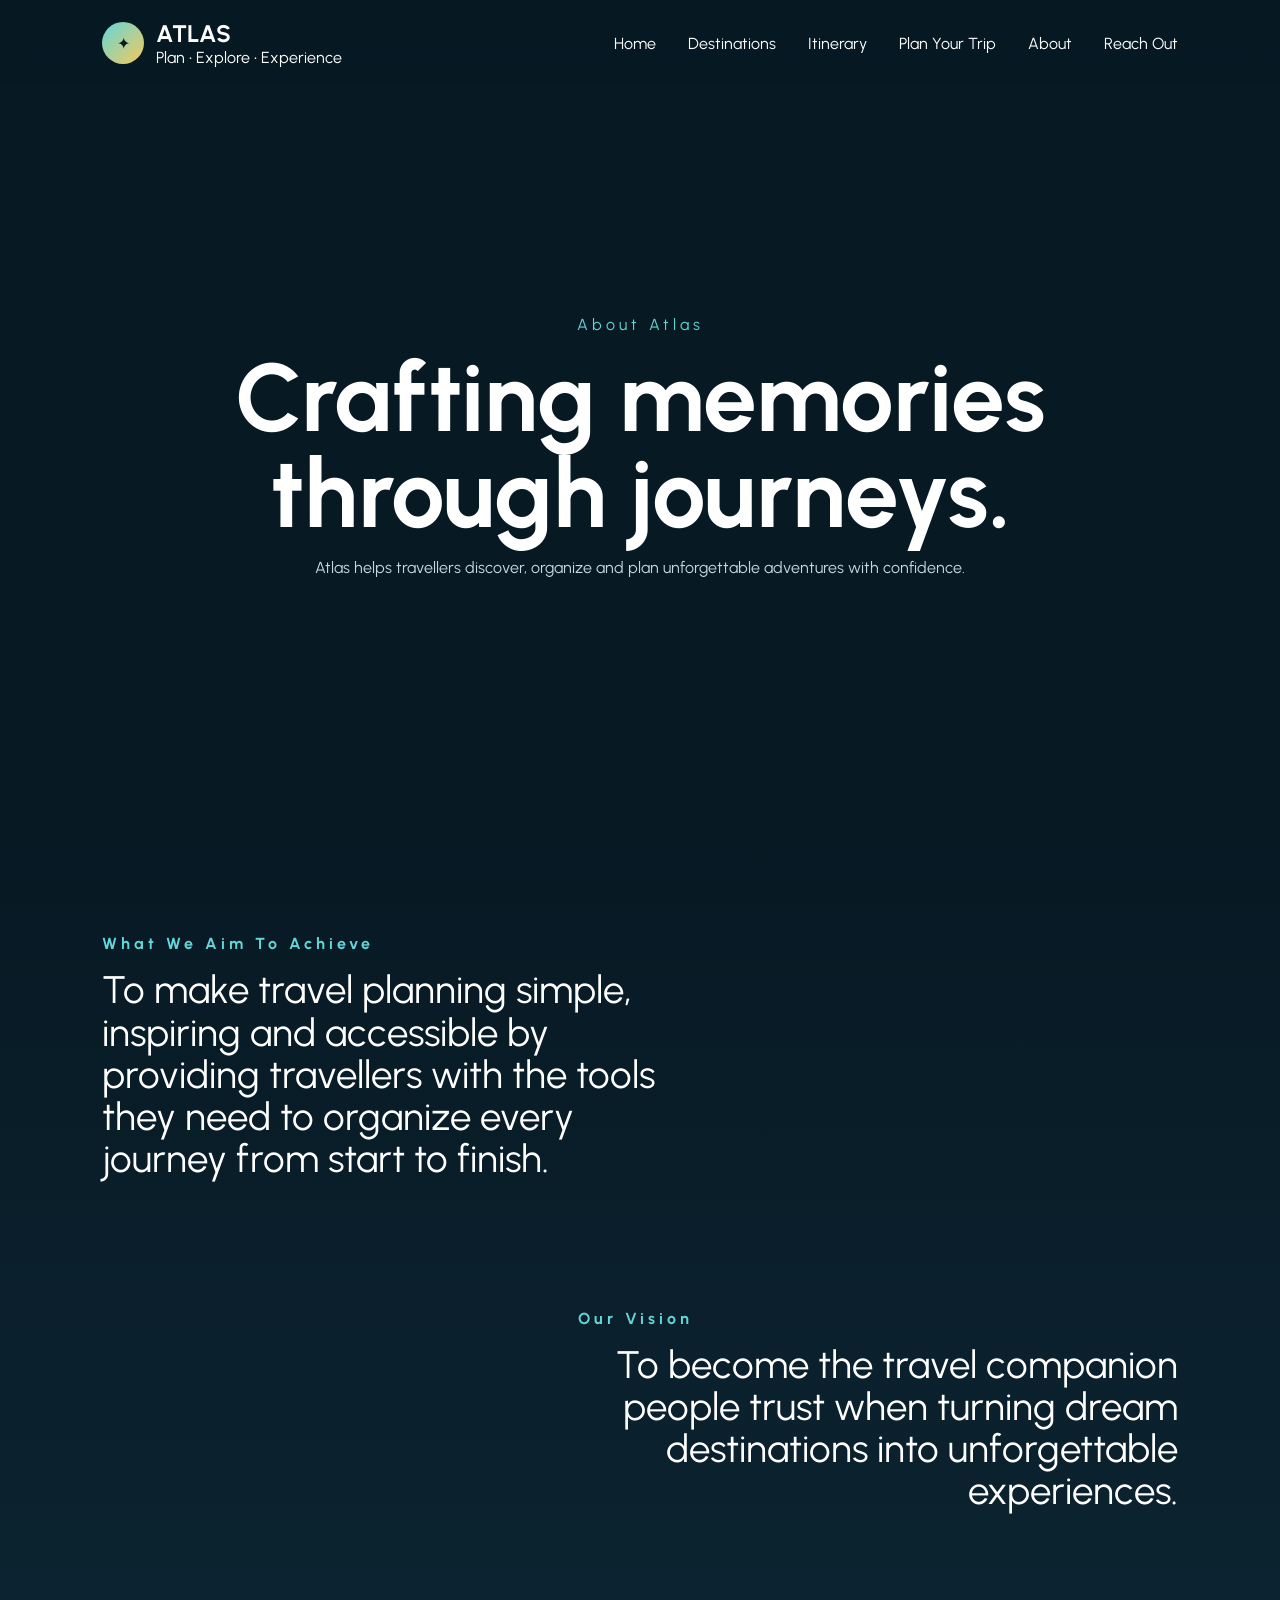
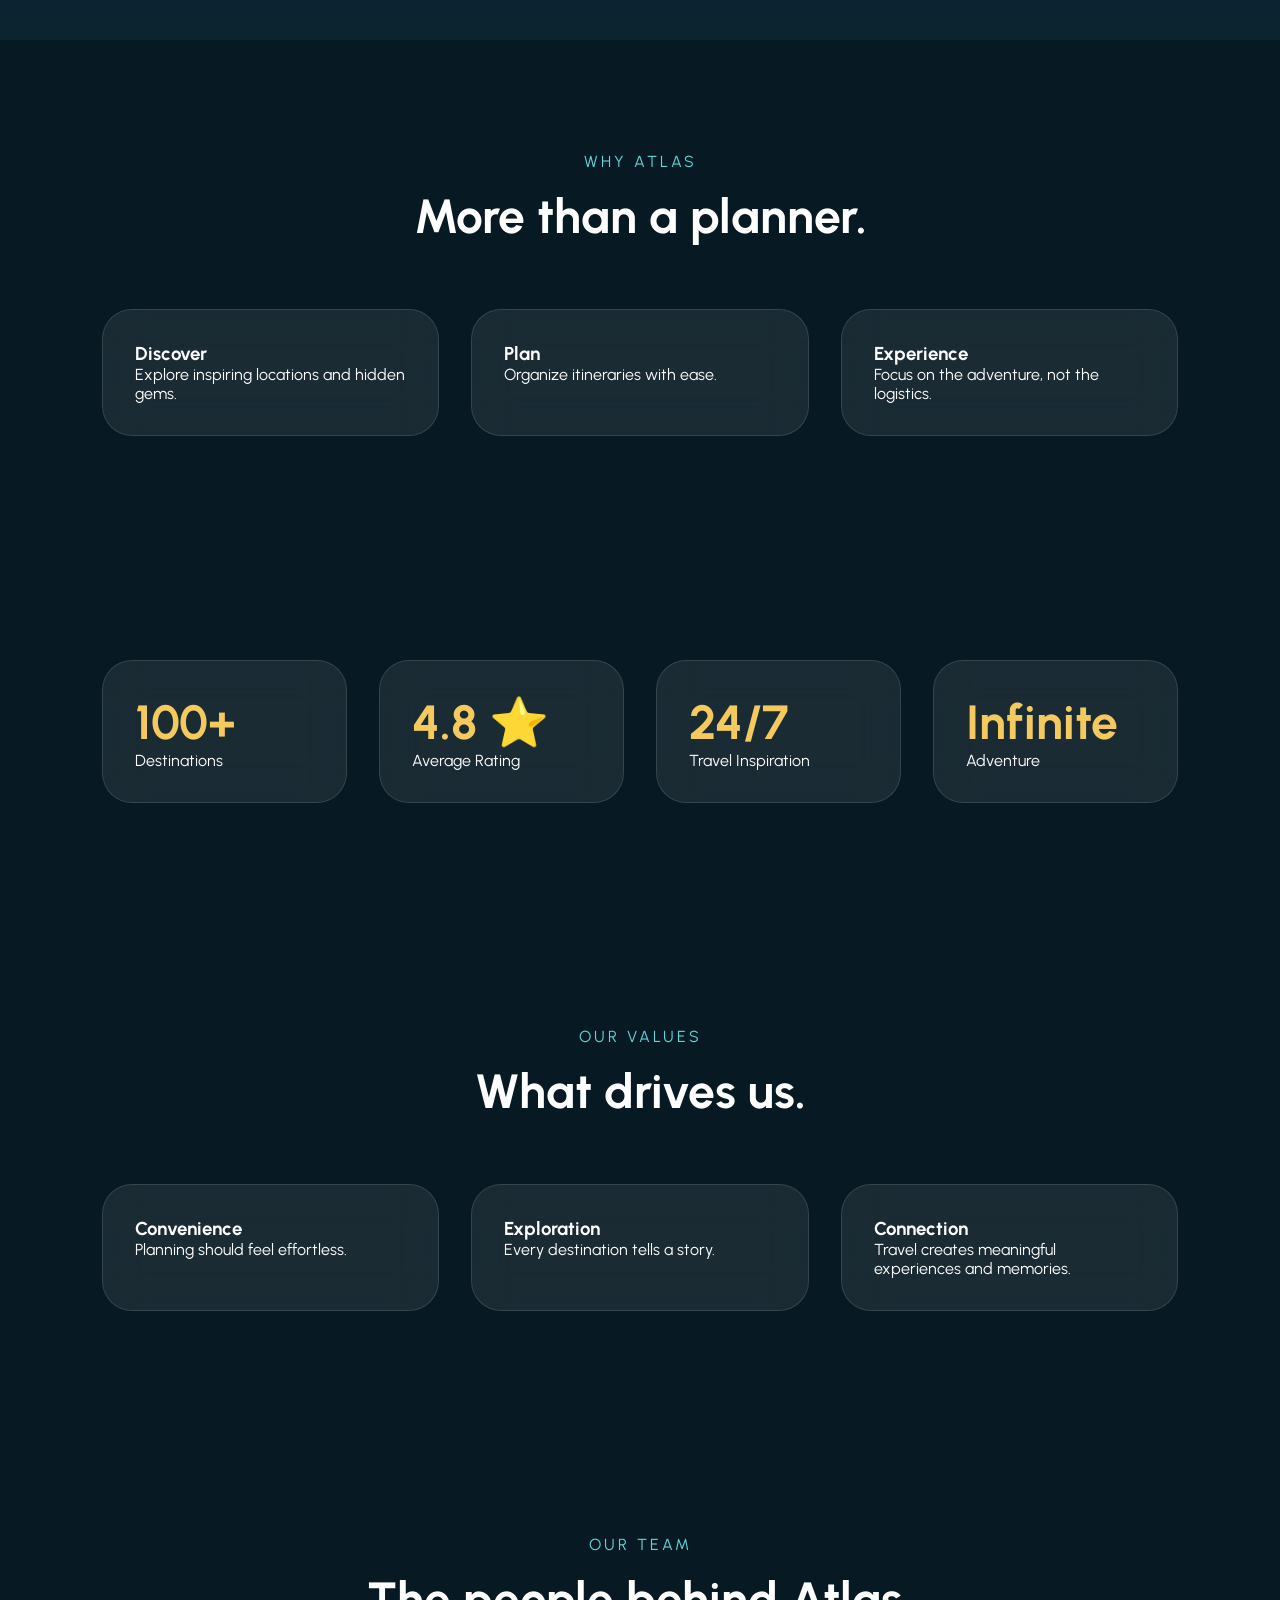
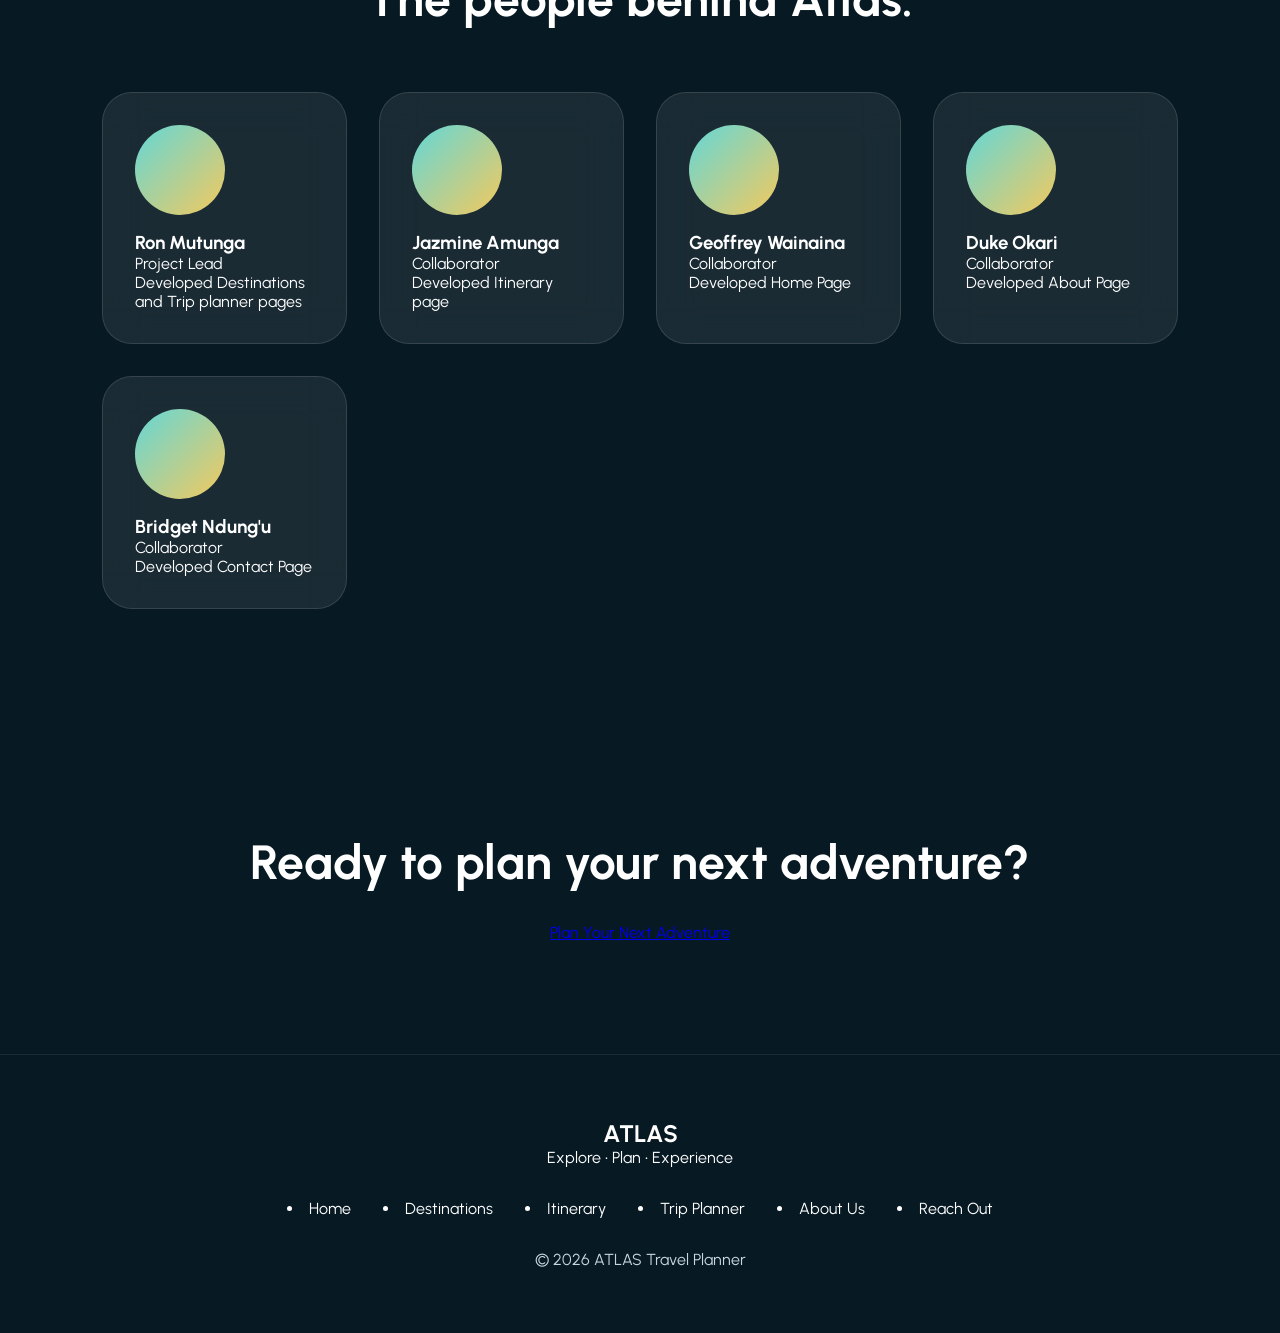
==== about.html @ a865ef0d "fixed about.html" ====
<!DOCTYPE html>
<html lang="en">
<head>

    <meta charset="UTF-8">
    <meta name="viewport" content="width=device-width, initial-scale=1.0">

    <title>ATLAS | About Us</title>

    <link rel="stylesheet" href="about.css">

    <link rel="preconnect" href="https://fonts.googleapis.com">

    <link rel="preconnect" href="https://fonts.gstatic.com" crossorigin>

    <link href="https://fonts.googleapis.com/css2?family=Urbanist:wght@400;500;600;700;800&display=swap" rel="stylesheet">
</head>

<body>

    <!-- nav -->

    <nav class="navbar">

        <div class="logo">

            <div class="logo-icon">
                ✦
            </div>

            <div class="logo-text">

                <h2>ATLAS</h2>

                <span>
                    Plan • Explore • Experience
                </span>

            </div>

        </div>

        <ul class="nav-links">

            <a href="index.html">Home</a>
            <a href="destination.html">Destinations</a>
            <a href="itinerary.html">Itinerary</a>
            <a href="tripPlanner.html">Plan Your Trip</a>
            <a href="about.html">About</a>
            <a href="contact.html">Reach Out</a>

        </ul>

    </nav>

    <!-- hero -->

    <section class="hero">

        <div class="hero-content">

            <span class="hero-tag">
                About Atlas
            </span>

            <h1>
                Crafting memories through journeys.
            </h1>

            <p>

                Atlas helps travellers discover,
                organize and plan unforgettable
                adventures with confidence.

            </p>

        </div>

    </section>

    <!-- mission -->

    <section class="mission">

            <div class="aim">

                <div>

                    <span>What We Aim To Achieve</span>

                </div>
                <p>

                    To make travel planning simple,
                    inspiring and accessible by providing
                    travellers with the tools they need to
                    organize every journey from start to finish.

                </p>

            </div>

        
            <div class="vision">
                <div>
                    <span>Our Vision</span>
                </div>

                <p>

                    To become the travel companion people
                    trust when turning dream destinations
                    into unforgettable experiences.

                </p>

            </div>

    </section>

    <!-- why atlas -->

    <section class="why-waypoint">

        <div class="section-title">

            <span>WHY ATLAS</span>

            <h2>
                More than a planner.
            </h2>

        </div>

        <div class="why-grid">

            <div class="feature-card">

                <h3>Discover</h3>

                <p>
                    Explore inspiring locations and hidden gems.
                </p>

            </div>

            <div class="feature-card">

                <h3>Plan</h3>

                <p>
                    Organize itineraries with ease.
                </p>

            </div>

            <div class="feature-card">

                <h3>Experience</h3>

                <p>
                    Focus on the adventure, not the logistics.
                </p>

            </div>

        </div>

    </section>

    <!-- stats -->

    <section class="stats">

        <div class="stat-card">

            <h3>100+</h3>
            <p>Destinations</p>

        </div>

        <div class="stat-card">

            <h3>4.8 ⭐</h3>
            <p>Average Rating</p>

        </div>

        <div class="stat-card">

            <h3>24/7</h3>
            <p>Travel Inspiration</p>

        </div>

        <div class="stat-card">

            <h3>Infinite</h3>
            <p>Adventure</p>

        </div>

    </section>

    <!-- values -->

    <section class="values">

        <div class="section-title">

            <span>OUR VALUES</span>

            <h2>
                What drives us.
            </h2>

        </div>

        <div class="value-grid">

            <div class="value-card">

                <h3>
                    Convenience
                </h3>

                <p>
                    Planning should feel effortless.
                </p>

            </div>

            <div class="value-card">

                <h3>
                    Exploration
                </h3>

                <p>
                    Every destination tells a story.
                </p>

            </div>

            <div class="value-card">

                <h3>
                    Connection
                </h3>

                <p>
                    Travel creates meaningful experiences and memories.
                </p>

            </div>

        </div>

    </section>

    <!-- taem -->

    <section class="team">

        <div class="section-title">

            <span>OUR TEAM</span>

            <h2>
                The people behind Atlas.
            </h2>

        </div>

        <div class="team-grid">

            <div class="team-card">

                <div class="avatar"></div>

                <h3>Ron Mutunga</h3>

                <p>
                    Project Lead
                </p>

                <p>
                    Developed Destinations and Trip planner pages
                </p>

            </div>

            <div class="team-card">

                <div class="avatar"></div>

                <h3>Jazmine Amunga</h3>

                <p>
                    Collaborator
                </p>

                <p>
                    Developed Itinerary page
                </p>
                
            </div>

            <div class="team-card">

                <div class="avatar"></div>

                <h3>Geoffrey Wainaina</h3>

                <p>
                    Collaborator
                </p>

                <p>
                    Developed Home Page
                </p>

            </div>

            <div class="team-card">

                <div class="avatar"></div>

                <h3>Duke Okari</h3>

                <p>
                    Collaborator
                </p>

                <p>
                    Developed About Page
                </p>

            </div>

             <div class="team-card">

                <div class="avatar"></div>

                <h3>Bridget Ndung'u</h3>

                <p>
                    Collaborator
                </p>

                <p>
                    Developed Contact Page
                </p>

            </div>

        </div>

    </section>

    <!-- cta -->

    <section class="cta">

        <h2>
            Ready to plan your next adventure?
        </h2>

        <a href="tripPlanner.html">

            Plan Your Next Adventure

        </a>

    </section>

    <!-- footer -->

    <footer>

        <h2>ATLAS</h2>

        <p>
            Explore • Plan • Experience
        </p>

        <div class="footer-links">

            <li><a href="index.html">Home</a></li>

            <li><a href="destination.html">Destinations</a></li>          

            <li><a href="itinerary.html">Itinerary</a></li>

            <li><a href="tripPlanner.html">Trip Planner</a></li>

            <li><a href="about.html">About Us</a></li>

            <li><a href="contact.html">Reach Out</a></li>

        </div>

        <p class="copyright">

            © 2026 ATLAS Travel Planner

        </p>

    </footer>

</body>
</html>
---- about.css ----
:root{

    --bg:#071923;

    --navy:#0c2431;

    --card:rgba(255,255,255,.08);

    --glass-border:rgba(255,255,255,.12);

    --text:#ffffff;

    --soft:#c8d6df;

    --aqua:#63d7d8;

    --turquoise:#2cb1bc;

    --gold:#f4c95d;
}

*{
    margin:0;
    padding:0;
    box-sizing:border-box;
}

body{

    font-family:'Urbanist',sans-serif;

    background:var(--bg);

    color:white;
}

section{
    padding:7rem 8%;
}

.navbar{

    display:flex;
    justify-content:space-between;
    align-items:center;

    padding:1.2rem 8%;

    position:sticky;
    top:0;

    background:rgba(7,25,35,.8);

    backdrop-filter:blur(20px);

    z-index:100;
}

.logo{
    display:flex;
    gap:12px;
    align-items:center;
}

.logo-icon{

    width:42px;
    height:42px;

    border-radius:50%;

    background:linear-gradient(
        135deg,
        var(--aqua),
        var(--gold)
    );

    display:flex;
    justify-content:center;
    align-items:center;

    color:#071923;
}

.nav-links{

    display:flex;
    gap:2rem;

    list-style:none;
}

.nav-links a{

    text-decoration:none;
    color:white;
}

.hero{

    min-height:80vh;

    display:flex;
    align-items:center;
    justify-content:center;

    text-align:center;

    background:
    linear-gradient(
        rgba(7,25,35,.6),
        rgba(7,25,35,.8)
    ),
    url("https://images.unsplash.com/photo-1507525428034-b723cf961d3e");

    background-size:cover;
    background-position:center;
}

.hero-tag{

    color:var(--aqua);
    letter-spacing:4px;
}

.hero h1{

    max-width:900px;

    margin:1rem auto;

    font-size:
    clamp(3rem,8vw,6rem);

    line-height:1;
}

.hero p{

    max-width:700px;

    margin:auto;

    color:var(--soft);
}

.mission{
    display: flex;
    flex-direction: column;
    gap: 8rem;
    padding: 8rem 8%;
    background:
    linear-gradient(
        180deg,
        #071923,
        #0c2431
    );
}

.aim{
    align-self: flex-start;
    max-width: 600px;
}

.aim p{
    font-size:
    clamp(1.8rem,3vw,3rem);

    max-width:800px;

    margin:1rem auto 0;

    line-height:1.1;

    text-align: left;
}

.aim span{
    color:#63d7d8;

    letter-spacing:4px;

    font-weight:700;
}

.vision{
    align-self: flex-end;
    max-width: 600px;
}

.vision p{
    font-size:
    clamp(1.8rem,3vw,3rem);

    max-width:800px;

    margin:1rem auto 0;

    line-height:1.1;

    text-align: right;
}

.vision span{
    color:#63d7d8;

    letter-spacing:4px;

    font-weight:700;
}

.glass-card,
.feature-card,
.stat-card,
.value-card,
.team-card{

    background:var(--card);

    backdrop-filter:blur(20px);

    border:1px solid var(--glass-border);

    border-radius:30px;

    padding:2rem;
}

.section-title{

    text-align:center;

    margin-bottom:4rem;
}

.section-title span{

    color:var(--aqua);

    letter-spacing:3px;
}

.section-title h2{

    font-size:3rem;

    margin-top:1rem;
}

.why-grid,
.value-grid,
.team-grid,
.stats{

    display:grid;

    grid-template-columns:
    repeat(auto-fit,minmax(220px,1fr));

    gap:2rem;
}

.stats h3{

    color:var(--gold);

    font-size:3rem;
}

.avatar{

    width:90px;
    height:90px;

    border-radius:50%;

    background:
    linear-gradient(
        135deg,
        var(--aqua),
        var(--gold)
    );

    margin-bottom:1rem;
}

.cta{

    text-align:center;
}

.cta h2{

    font-size:3rem;

    margin-bottom:2rem;
}

.cta-btn{

    text-decoration:none;

    padding:1rem 2rem;

    border-radius:999px;

    background:
    linear-gradient(
        135deg,
        var(--aqua),
        var(--gold)
    );

    color:#071923;

    font-weight:700;
}

footer{

    padding:4rem 8%;

    text-align:center;

    border-top:
    1px solid rgba(255,255,255,.08);
}

.footer-links{

    display:flex;

    justify-content:center;

    gap:2rem;

    margin:2rem 0;
}

.footer-links a{

    text-decoration:none;

    color:white;
}

.copyright{
    color:var(--soft);
}
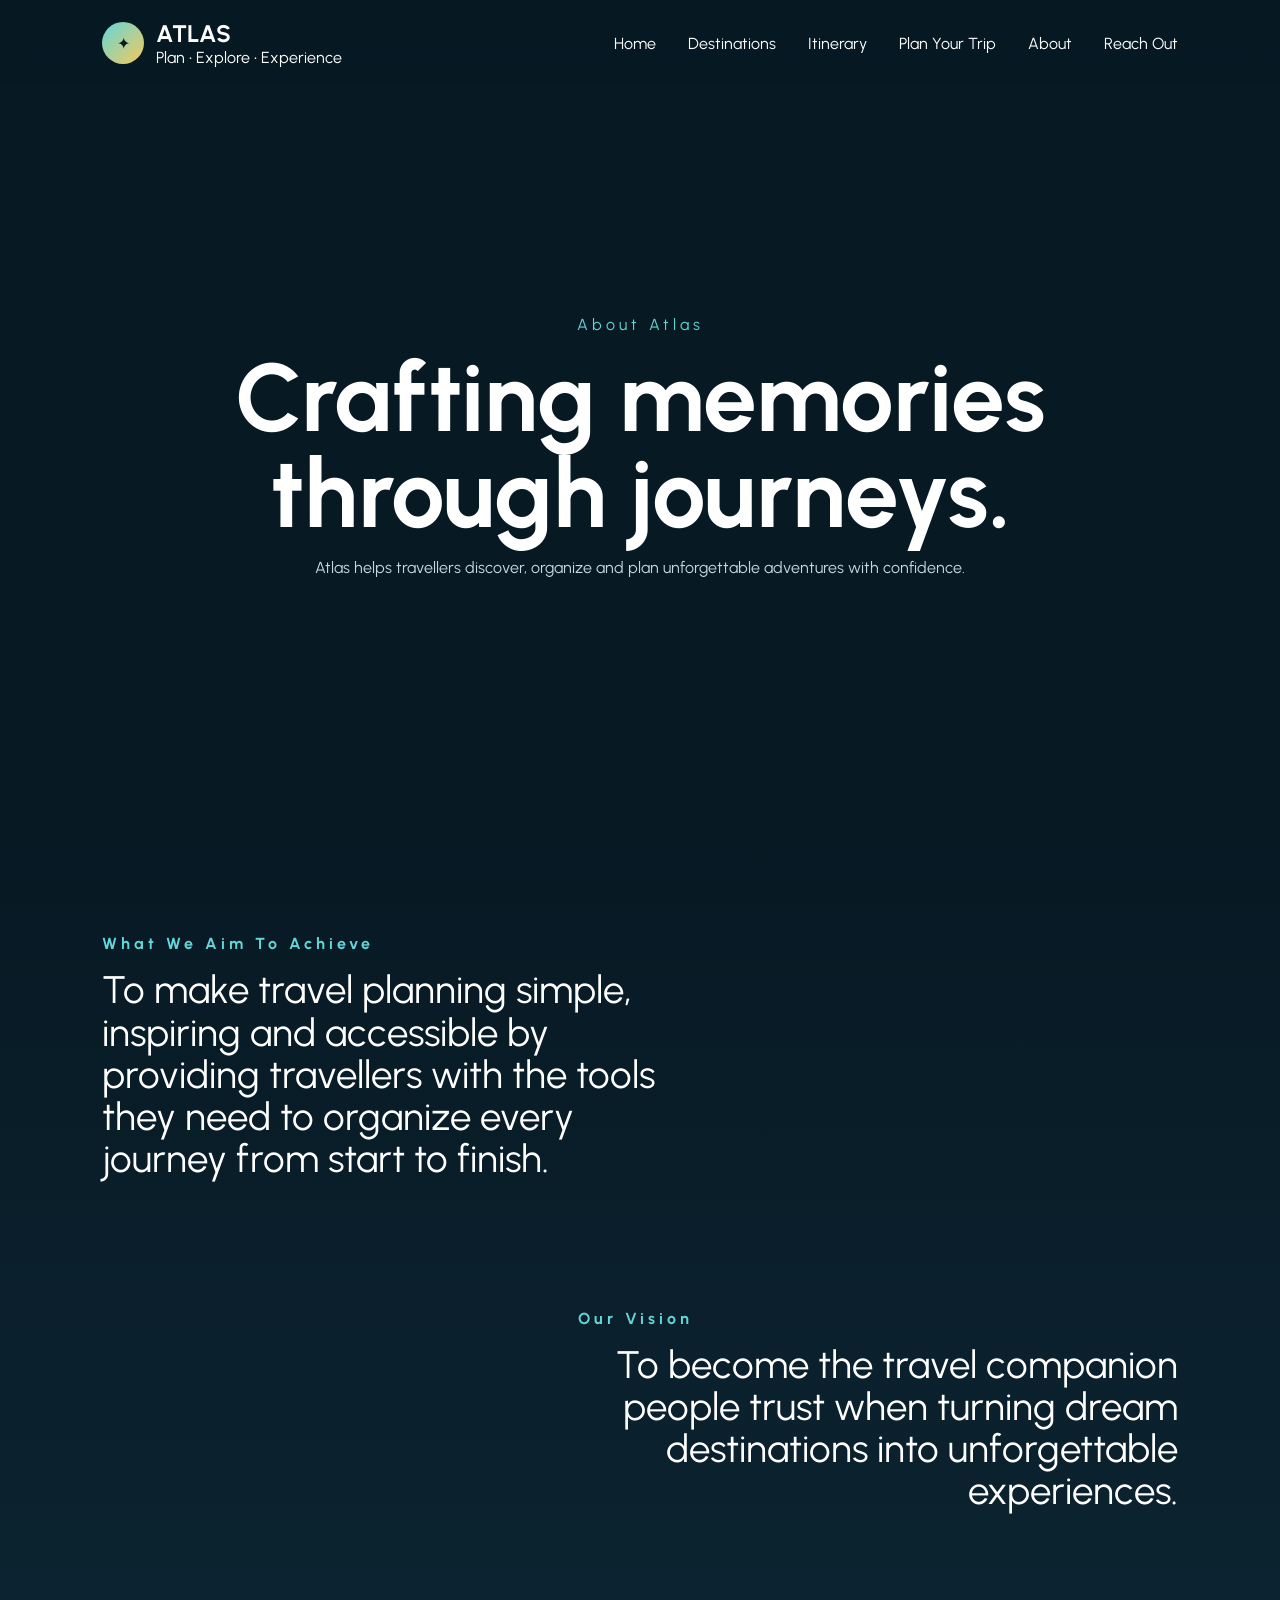
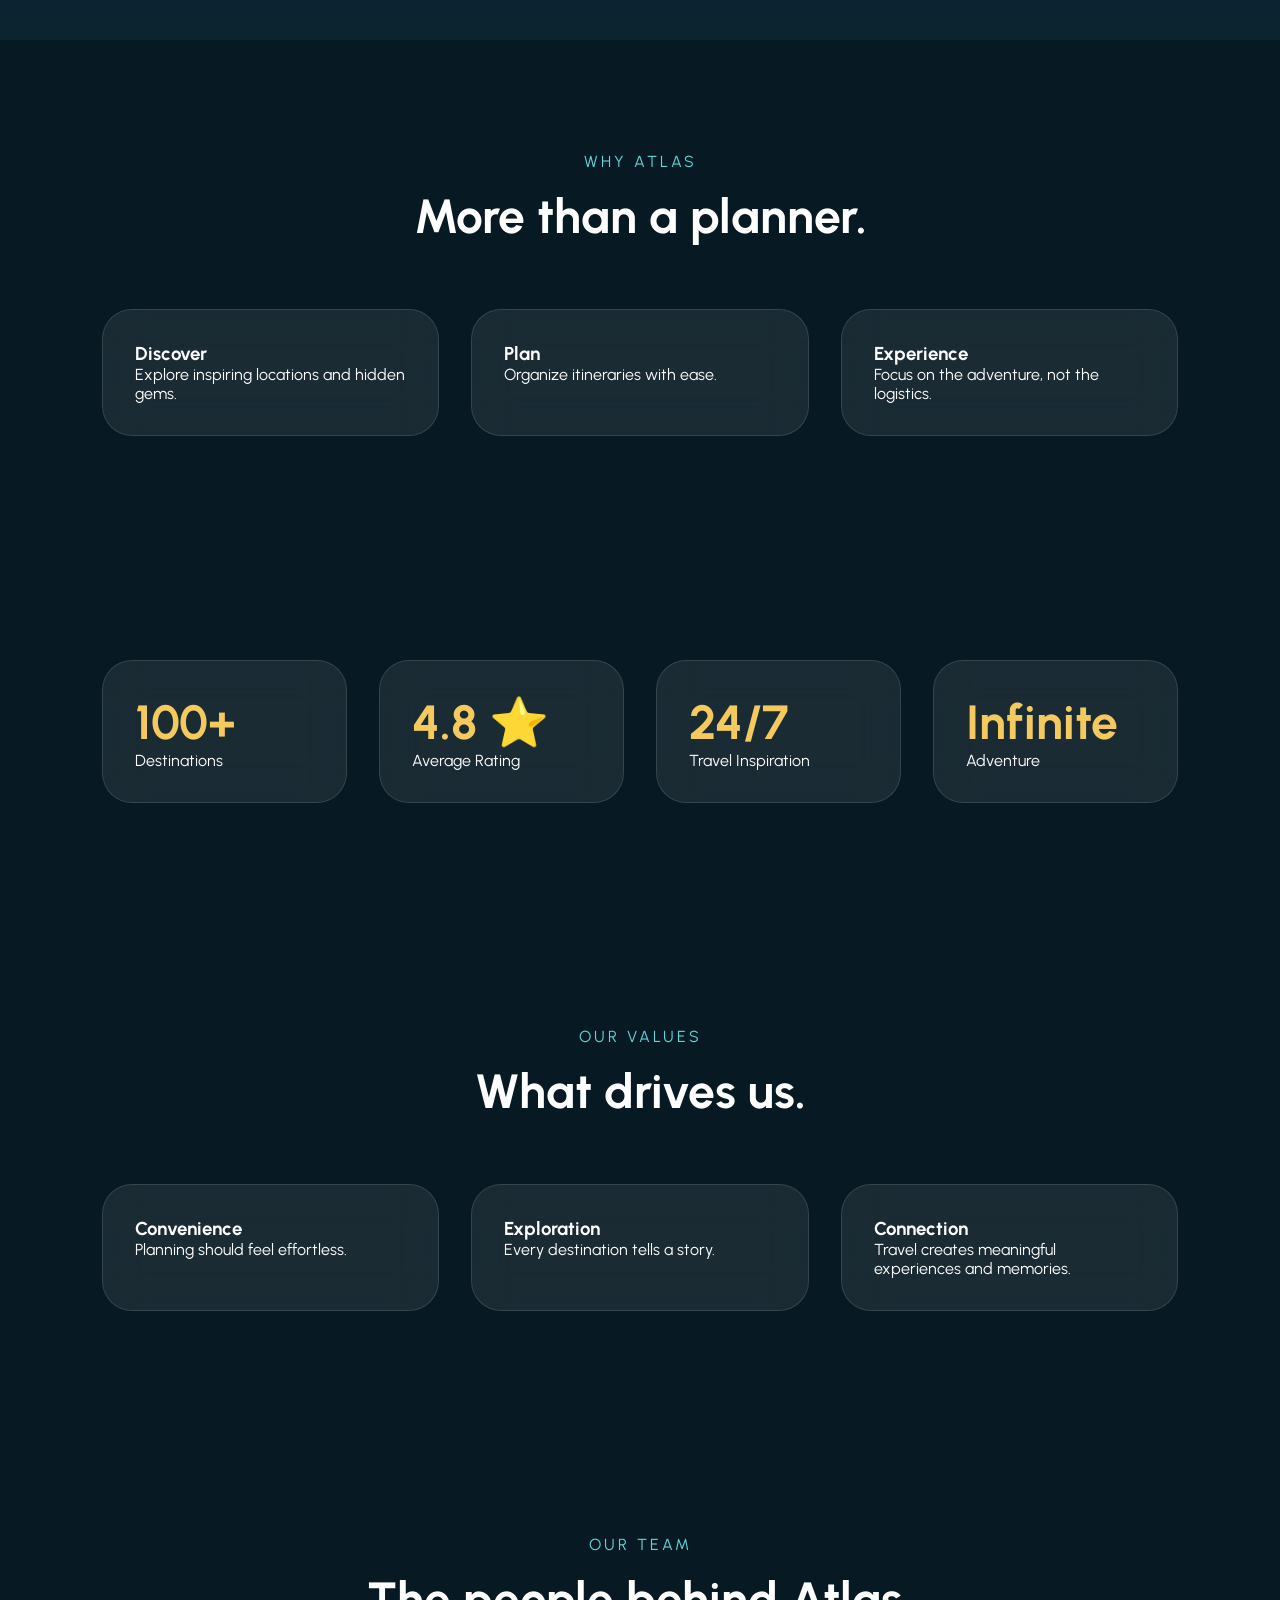
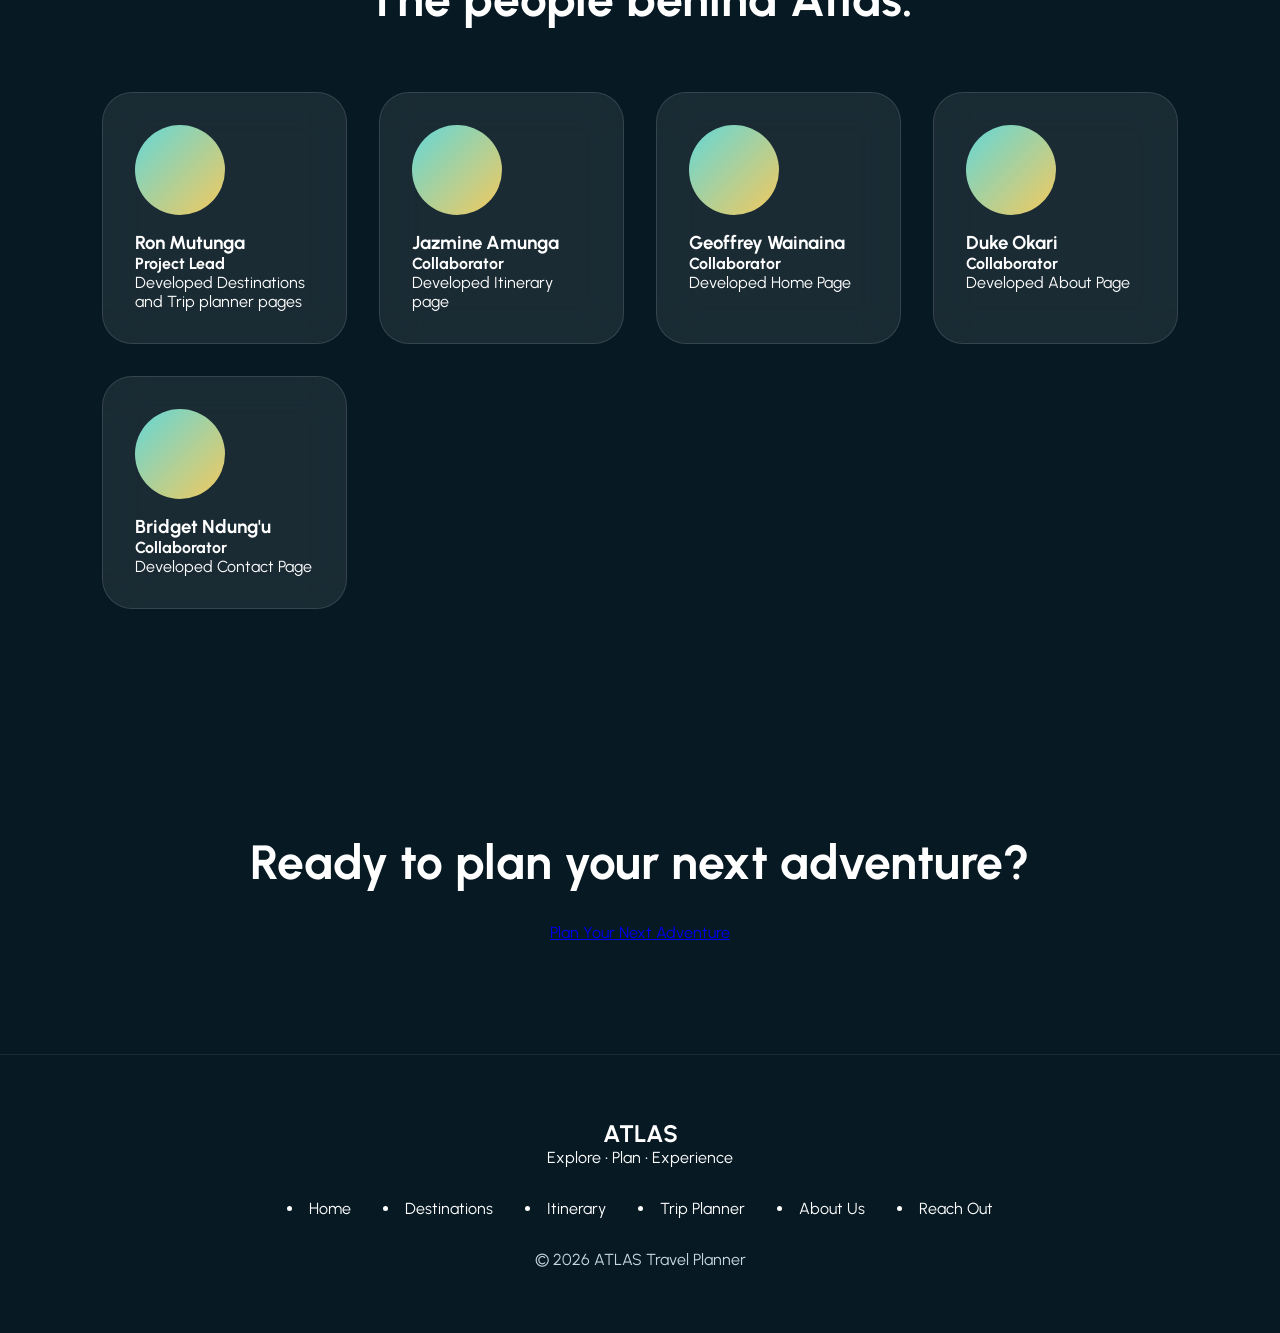
==== commit 99b3f039: "fixed html" ====
--- a/about.html
+++ b/about.html
@@ -281,9 +281,9 @@
 
                 <h3>Ron Mutunga</h3>
 
-                <p>
+                <h4>
                     Project Lead
-                </p>
+                </h4>
 
                 <p>
                     Developed Destinations and Trip planner pages
@@ -297,9 +297,9 @@
 
                 <h3>Jazmine Amunga</h3>
 
-                <p>
+                <h4>
                     Collaborator
-                </p>
+                </h4>
 
                 <p>
                     Developed Itinerary page
@@ -313,9 +313,9 @@
 
                 <h3>Geoffrey Wainaina</h3>
 
-                <p>
+                <h4>
                     Collaborator
-                </p>
+                </h4>
 
                 <p>
                     Developed Home Page
@@ -329,9 +329,9 @@
 
                 <h3>Duke Okari</h3>
 
-                <p>
+                <h4>
                     Collaborator
-                </p>
+                </h4>
 
                 <p>
                     Developed About Page
@@ -345,9 +345,9 @@
 
                 <h3>Bridget Ndung'u</h3>
 
-                <p>
+                <h4>
                     Collaborator
-                </p>
+                </h4>
 
                 <p>
                     Developed Contact Page
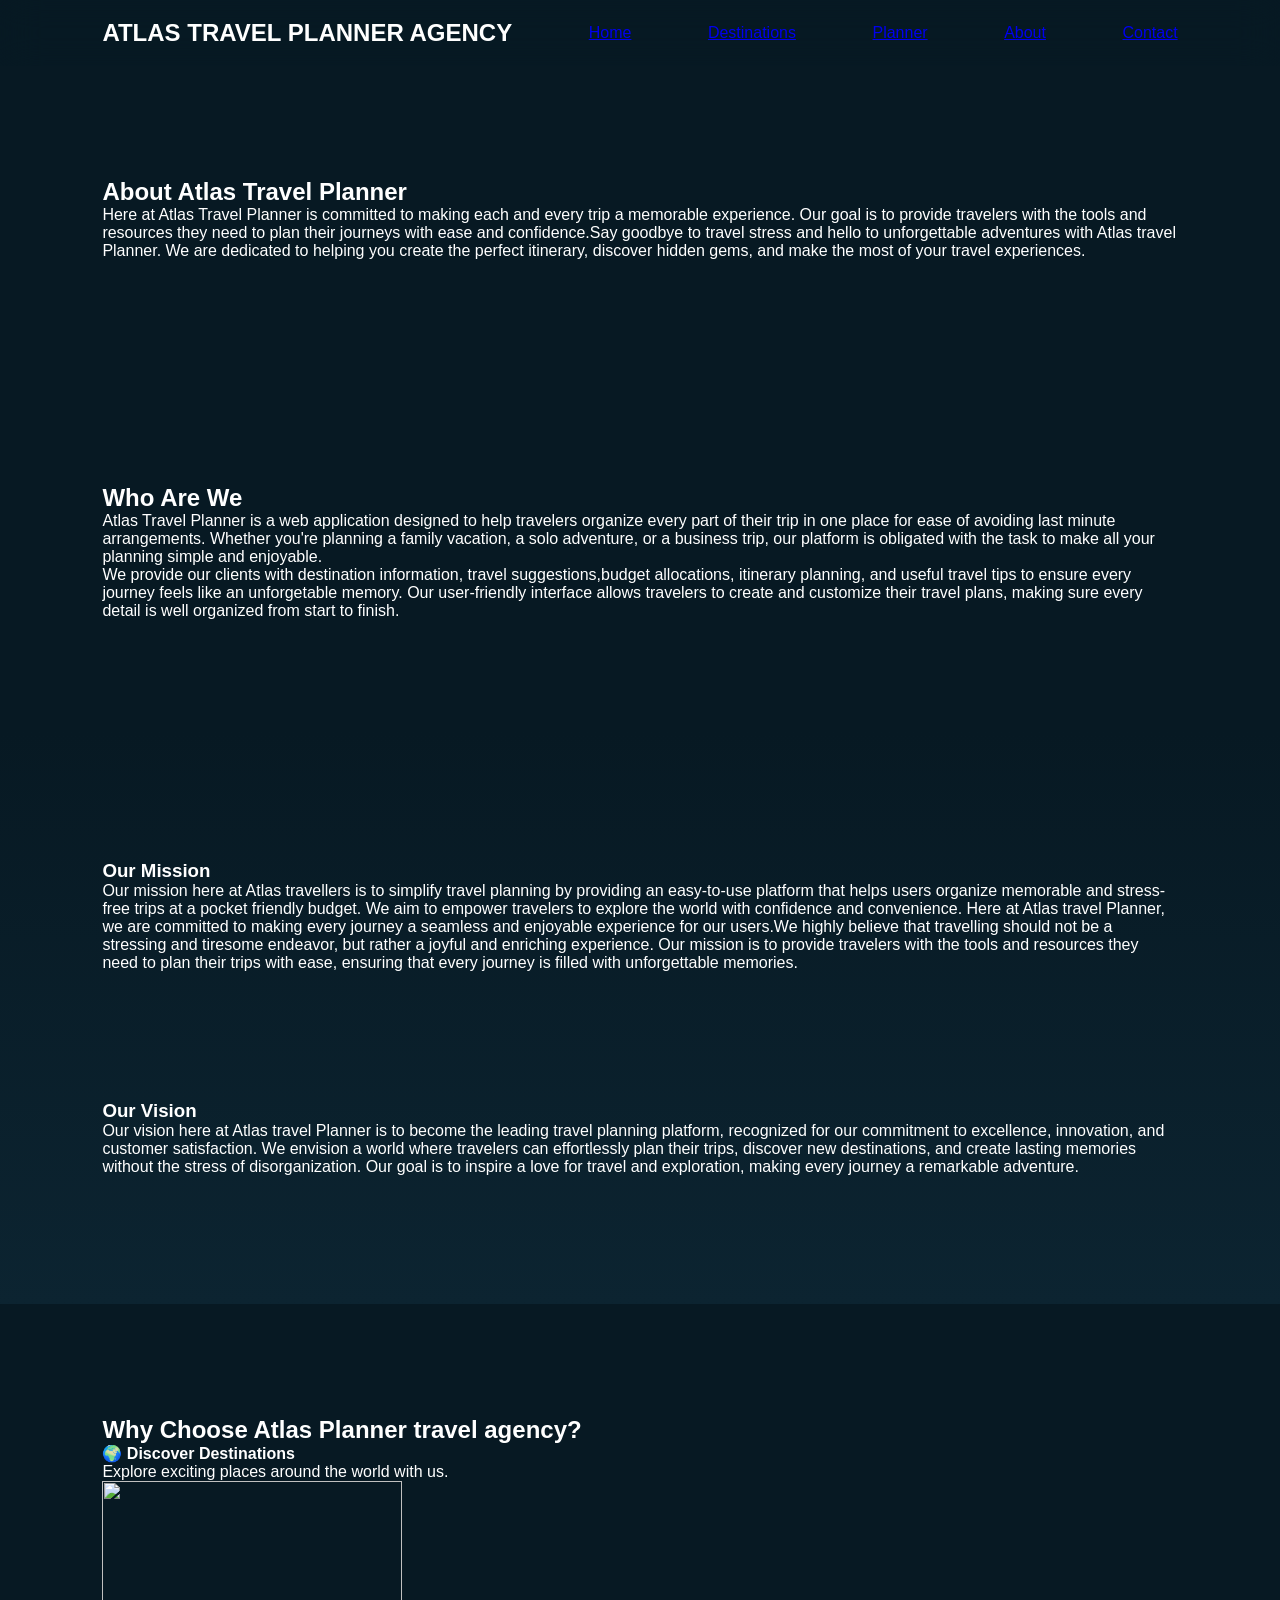
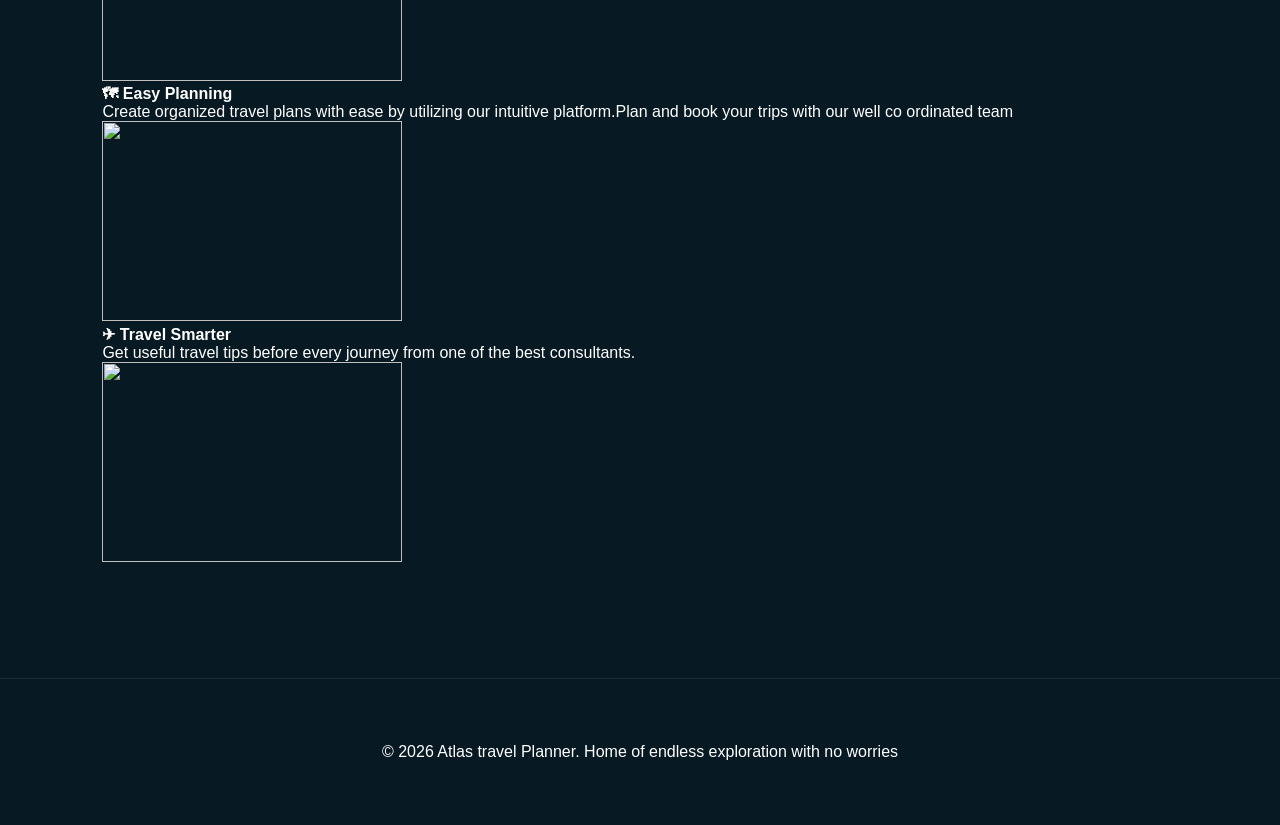
==== commit 1c254606: "update files" ====
--- a/about.html
+++ b/about.html
@@ -1,412 +1,112 @@
 <!DOCTYPE html>
 <html lang="en">
 <head>
-
     <meta charset="UTF-8">
     <meta name="viewport" content="width=device-width, initial-scale=1.0">
-
-    <title>ATLAS | About Us</title>
-
+    <title>About Us | ATLAS TRAVEL PLANNER AGENCY</title>
     <link rel="stylesheet" href="about.css">
-
-    <link rel="preconnect" href="https://fonts.googleapis.com">
-
-    <link rel="preconnect" href="https://fonts.gstatic.com" crossorigin>
-
-    <link href="https://fonts.googleapis.com/css2?family=Urbanist:wght@400;500;600;700;800&display=swap" rel="stylesheet">
 </head>
-
 <body>
 
-    <!-- nav -->
+    
+    <header>
+       <nav class="navbar">
+            <h2 class="logo">ATLAS TRAVEL PLANNER AGENCY</h2>
 
-    <nav class="navbar">
+             
+                <a href="index.html">Home</a>
+                <a href="destinations.html">Destinations</a>
+                <a href="planner.html">Planner</a>
+                <a href="about.html">About</a>
+                <a href="contact.html">Contact</a>
+       </ul>
+            
+        </nav>
+    </header>
 
-        <div class="logo">
+    
+    <section class="about-banner">
+        <div class="banner-content">
+            <h1>About Atlas Travel Planner</h1>
+            <p>
+                Here at Atlas Travel Planner is committed to making each and every trip a memorable experience. Our goal is to provide travelers with the tools and resources they need to plan their journeys with ease and confidence.Say goodbye to travel stress and hello to unforgettable adventures with Atlas travel Planner. We are dedicated to helping you create the perfect itinerary, discover hidden gems, and make the most of your travel experiences.
+            </p>
+        </div>
+    </section>
 
-            <div class="logo-icon">
-                ✦
-            </div>
+    
+    <section class="about-section">
 
-            <div class="logo-text">
+        <h2>Who Are We</h2>
 
-                <h2>ATLAS</h2>
+        <p>
+           Atlas Travel Planner is a web application designed to help travelers
+            organize every part of their trip in one place for ease of avoiding last minute arrangements. Whether you're
+            planning a family vacation, a solo adventure, or a business trip,
+            our platform is obligated with the task to make all your planning simple and enjoyable.
+        </p>
 
-                <span>
-                    Plan • Explore • Experience
-                </span>
+        <p>
+            We provide our clients with destination information, travel suggestions,budget allocations,
+            itinerary planning, and useful travel tips to ensure every journey feels like an unforgetable memory. Our user-friendly interface allows travelers to create and customize their travel plans, making sure every detail
+            is well organized from start to finish.
+        </p>
 
-            </div>
+    </section>
 
+    
+    <section class="mission">
+
+        <div class="card">
+            <h3>Our Mission</h3>
+            <p>
+                Our mission here at Atlas travellers  is to simplify travel planning by providing an easy-to-use platform
+                that helps users organize memorable and stress-free trips at a pocket friendly budget. We aim to empower travelers to explore the world with confidence and convenience.
+                Here at Atlas travel Planner, we are committed to making every journey a seamless and enjoyable experience for our users.We highly believe that travelling should not be a stressing and tiresome endeavor, but rather a joyful and enriching experience. Our mission is to provide travelers with the tools and resources they need to plan their trips with ease, ensuring that every journey is filled with unforgettable memories.
+            </p>
         </div>
 
-        <ul class="nav-links">
-
-            <a href="index.html">Home</a>
-            <a href="destination.html">Destinations</a>
-            <a href="itinerary.html">Itinerary</a>
-            <a href="tripPlanner.html">Plan Your Trip</a>
-            <a href="about.html">About</a>
-            <a href="contact.html">Reach Out</a>
-
-        </ul>
-
-    </nav>
-
-    <!-- hero -->
-
-    <section class="hero">
-
-        <div class="hero-content">
-
-            <span class="hero-tag">
-                About Atlas
-            </span>
-
-            <h1>
-                Crafting memories through journeys.
-            </h1>
-
+        <div class="card">
+            <h3>Our Vision</h3>
             <p>
-
-                Atlas helps travellers discover,
-                organize and plan unforgettable
-                adventures with confidence.
-
+                Our vision here at Atlas travel Planner is to become the leading travel planning platform, recognized for our commitment to excellence, innovation, and customer satisfaction. We envision a world where travelers can effortlessly plan their trips, discover new destinations, and create lasting memories without the stress of disorganization. Our goal is to inspire a love for travel and exploration, making every journey a remarkable adventure.
             </p>
-
         </div>
 
     </section>
 
-    <!-- mission -->
+    
+    <section class="why-us">
 
-    <section class="mission">
+        <h2>Why Choose Atlas Planner travel agency?</h2>
 
-            <div class="aim">
+        <div class="features">
 
-                <div>
-
-                    <span>What We Aim To Achieve</span>
-
-                </div>
-                <p>
-
-                    To make travel planning simple,
-                    inspiring and accessible by providing
-                    travellers with the tools they need to
-                    organize every journey from start to finish.
-
-                </p>
+            <div class="feature-box">
+                <h4>🌍 Discover Destinations</h4>
+                <p>Explore exciting places around the world with us.</p>
+                <img src="https://media.wired.com/photos/5af3655d5119b373bc450a24/master/w_1600%2Cc_limit/Ulrike-Crespo_1.jpg"height="200" width="300">
 
             </div>
 
-        
-            <div class="vision">
-                <div>
-                    <span>Our Vision</span>
-                </div>
-
-                <p>
-
-                    To become the travel companion people
-                    trust when turning dream destinations
-                    into unforgettable experiences.
-
-                </p>
-
+            <div class="feature-box">
+                <h4>🗺 Easy Planning</h4>
+                <p>Create organized travel plans with ease by utilizing our intuitive platform.Plan and book your trips with our well co ordinated team</p>
+                <img src="https://encrypted-tbn0.gstatic.com/images?q=tbn:ANd9GcTHEOlhbpADL_u_rtpCgS3VJFTn3tWHblOqxvHQy0kpfg&s=10"height="200" width="300">
             </div>
 
-    </section>
-
-    <!-- why atlas -->
-
-    <section class="why-waypoint">
-
-        <div class="section-title">
-
-            <span>WHY ATLAS</span>
-
-            <h2>
-                More than a planner.
-            </h2>
-
-        </div>
-
-        <div class="why-grid">
-
-            <div class="feature-card">
-
-                <h3>Discover</h3>
-
-                <p>
-                    Explore inspiring locations and hidden gems.
-                </p>
-
-            </div>
-
-            <div class="feature-card">
-
-                <h3>Plan</h3>
-
-                <p>
-                    Organize itineraries with ease.
-                </p>
-
-            </div>
-
-            <div class="feature-card">
-
-                <h3>Experience</h3>
-
-                <p>
-                    Focus on the adventure, not the logistics.
-                </p>
-
+            <div class="feature-box">
+                <h4>✈ Travel Smarter</h4>
+                <p>Get useful travel tips before every journey from one of the best consultants.</p>
+                <img src="https://encrypted-tbn0.gstatic.com/images?q=tbn:ANd9GcT9C59oxh4oLnl6sDSajGX4wTbVYysNuiPEaWElx3qoyQ&s=10"height="200" width="300">
             </div>
 
         </div>
 
     </section>
 
-    <!-- stats -->
-
-    <section class="stats">
-
-        <div class="stat-card">
-
-            <h3>100+</h3>
-            <p>Destinations</p>
-
-        </div>
-
-        <div class="stat-card">
-
-            <h3>4.8 ⭐</h3>
-            <p>Average Rating</p>
-
-        </div>
-
-        <div class="stat-card">
-
-            <h3>24/7</h3>
-            <p>Travel Inspiration</p>
-
-        </div>
-
-        <div class="stat-card">
-
-            <h3>Infinite</h3>
-            <p>Adventure</p>
-
-        </div>
-
-    </section>
-
-    <!-- values -->
-
-    <section class="values">
-
-        <div class="section-title">
-
-            <span>OUR VALUES</span>
-
-            <h2>
-                What drives us.
-            </h2>
-
-        </div>
-
-        <div class="value-grid">
-
-            <div class="value-card">
-
-                <h3>
-                    Convenience
-                </h3>
-
-                <p>
-                    Planning should feel effortless.
-                </p>
-
-            </div>
-
-            <div class="value-card">
-
-                <h3>
-                    Exploration
-                </h3>
-
-                <p>
-                    Every destination tells a story.
-                </p>
-
-            </div>
-
-            <div class="value-card">
-
-                <h3>
-                    Connection
-                </h3>
-
-                <p>
-                    Travel creates meaningful experiences and memories.
-                </p>
-
-            </div>
-
-        </div>
-
-    </section>
-
-    <!-- taem -->
-
-    <section class="team">
-
-        <div class="section-title">
-
-            <span>OUR TEAM</span>
-
-            <h2>
-                The people behind Atlas.
-            </h2>
-
-        </div>
-
-        <div class="team-grid">
-
-            <div class="team-card">
-
-                <div class="avatar"></div>
-
-                <h3>Ron Mutunga</h3>
-
-                <h4>
-                    Project Lead
-                </h4>
-
-                <p>
-                    Developed Destinations and Trip planner pages
-                </p>
-
-            </div>
-
-            <div class="team-card">
-
-                <div class="avatar"></div>
-
-                <h3>Jazmine Amunga</h3>
-
-                <h4>
-                    Collaborator
-                </h4>
-
-                <p>
-                    Developed Itinerary page
-                </p>
-                
-            </div>
-
-            <div class="team-card">
-
-                <div class="avatar"></div>
-
-                <h3>Geoffrey Wainaina</h3>
-
-                <h4>
-                    Collaborator
-                </h4>
-
-                <p>
-                    Developed Home Page
-                </p>
-
-            </div>
-
-            <div class="team-card">
-
-                <div class="avatar"></div>
-
-                <h3>Duke Okari</h3>
-
-                <h4>
-                    Collaborator
-                </h4>
-
-                <p>
-                    Developed About Page
-                </p>
-
-            </div>
-
-             <div class="team-card">
-
-                <div class="avatar"></div>
-
-                <h3>Bridget Ndung'u</h3>
-
-                <h4>
-                    Collaborator
-                </h4>
-
-                <p>
-                    Developed Contact Page
-                </p>
-
-            </div>
-
-        </div>
-
-    </section>
-
-    <!-- cta -->
-
-    <section class="cta">
-
-        <h2>
-            Ready to plan your next adventure?
-        </h2>
-
-        <a href="tripPlanner.html">
-
-            Plan Your Next Adventure
-
-        </a>
-
-    </section>
-
-    <!-- footer -->
-
     <footer>
-
-        <h2>ATLAS</h2>
-
-        <p>
-            Explore • Plan • Experience
-        </p>
-
-        <div class="footer-links">
-
-            <li><a href="index.html">Home</a></li>
-
-            <li><a href="destination.html">Destinations</a></li>          
-
-            <li><a href="itinerary.html">Itinerary</a></li>
-
-            <li><a href="tripPlanner.html">Trip Planner</a></li>
-
-            <li><a href="about.html">About Us</a></li>
-
-            <li><a href="contact.html">Reach Out</a></li>
-
-        </div>
-
-        <p class="copyright">
-
-            © 2026 ATLAS Travel Planner
-
-        </p>
-
+        <p>&copy; 2026 Atlas travel Planner. Home of endless exploration with no worries</p>
     </footer>
 
 </body>
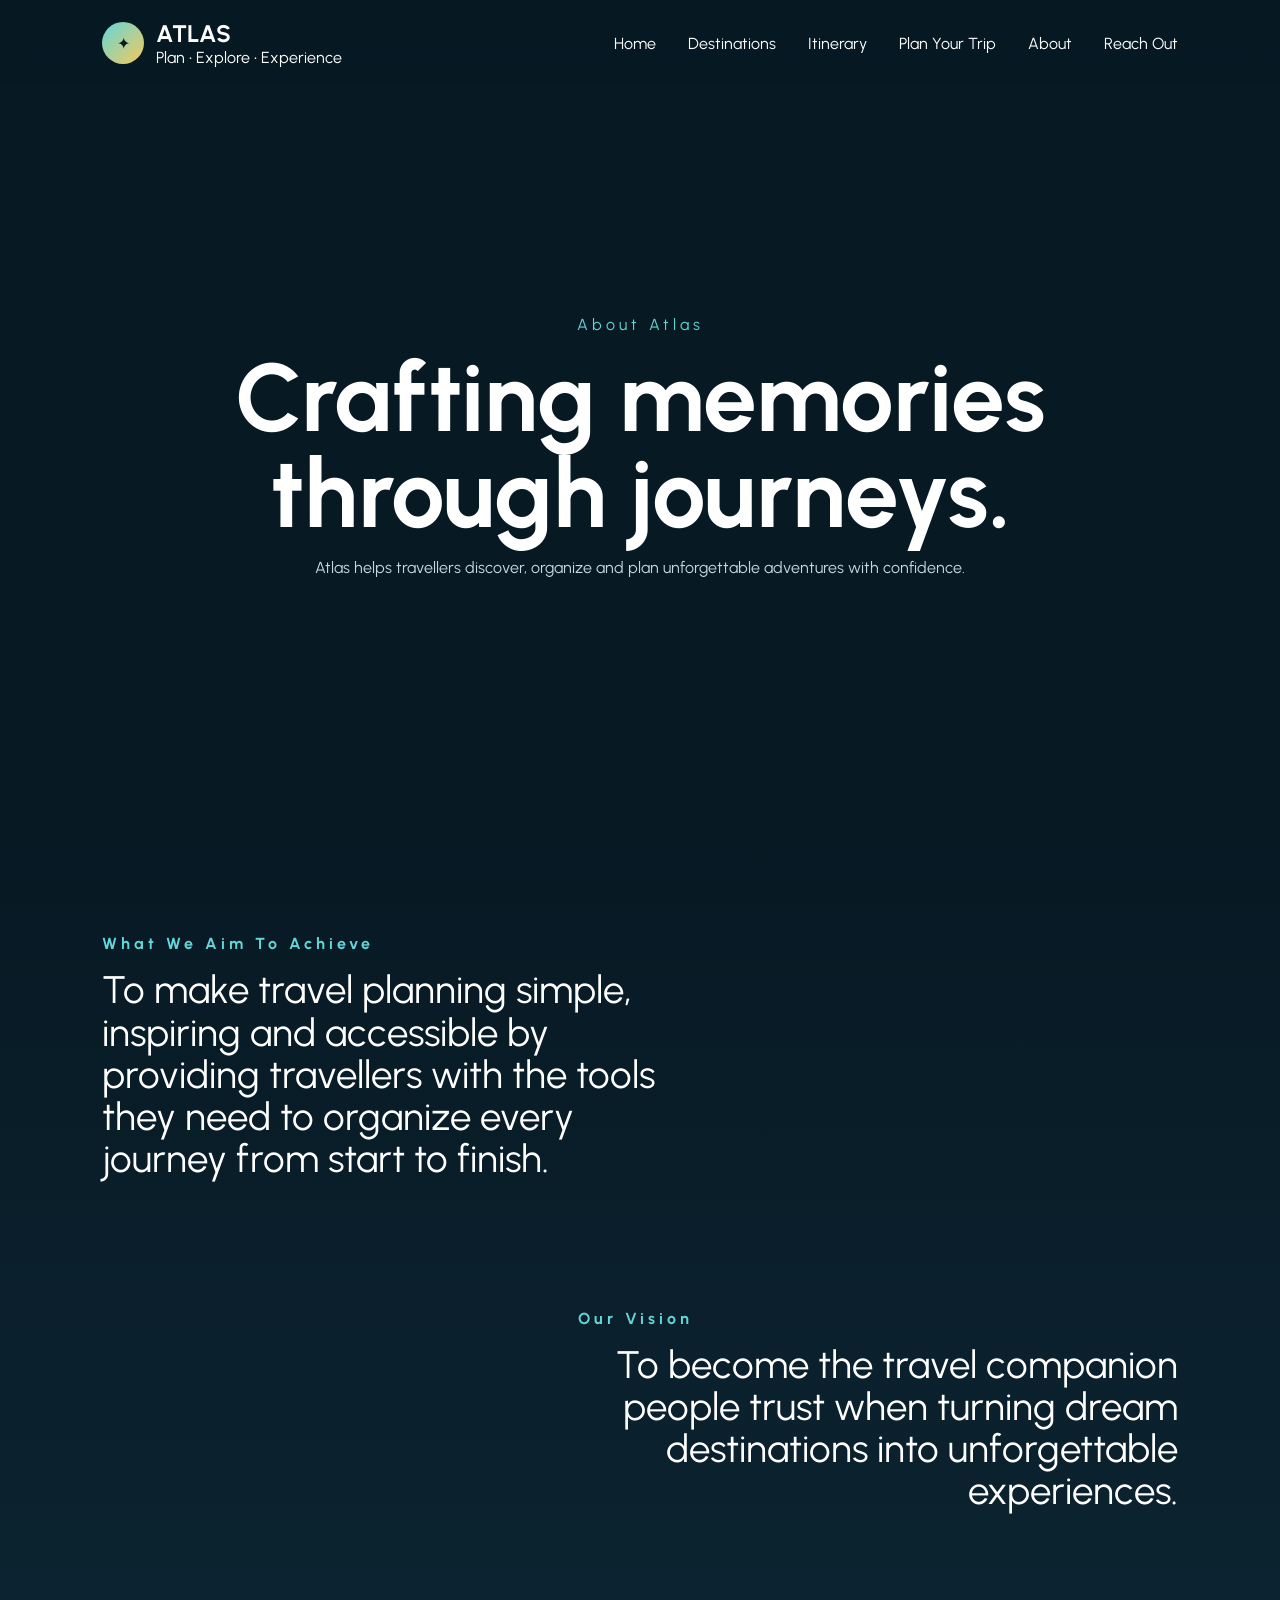
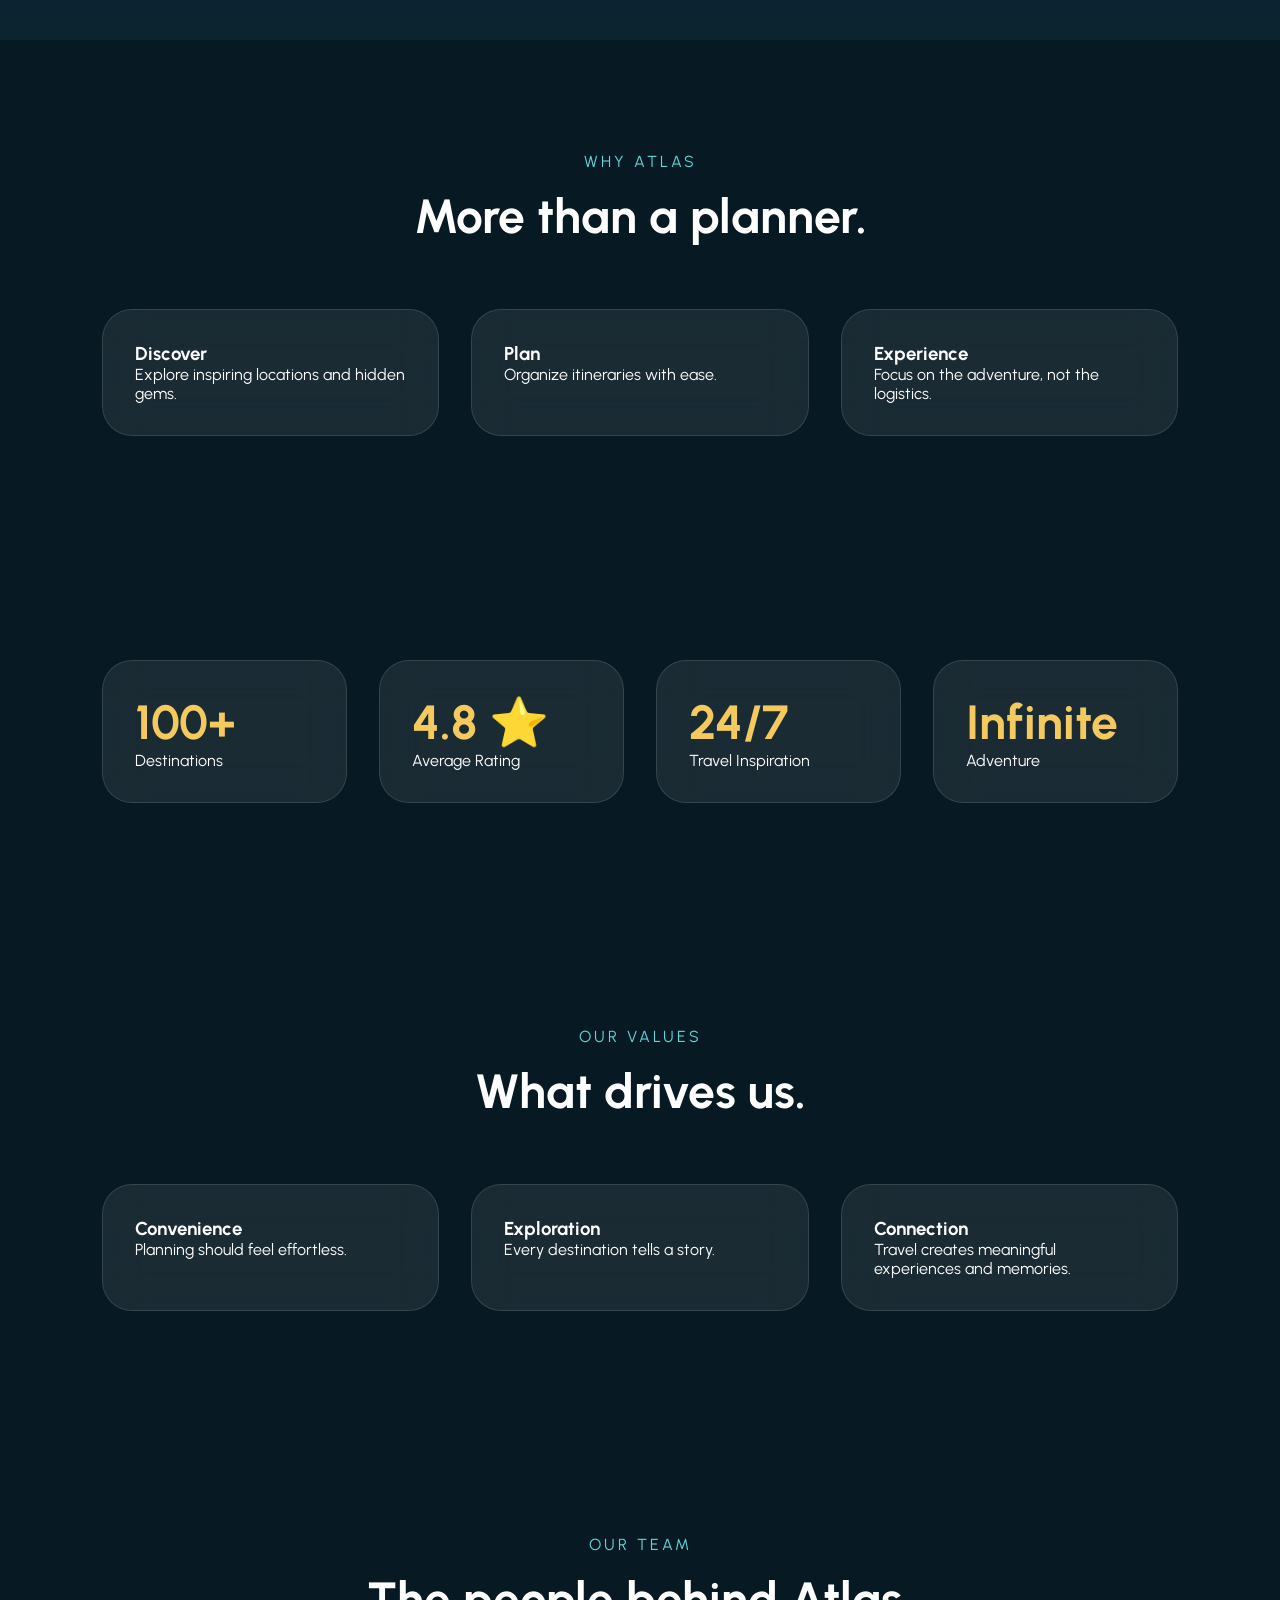
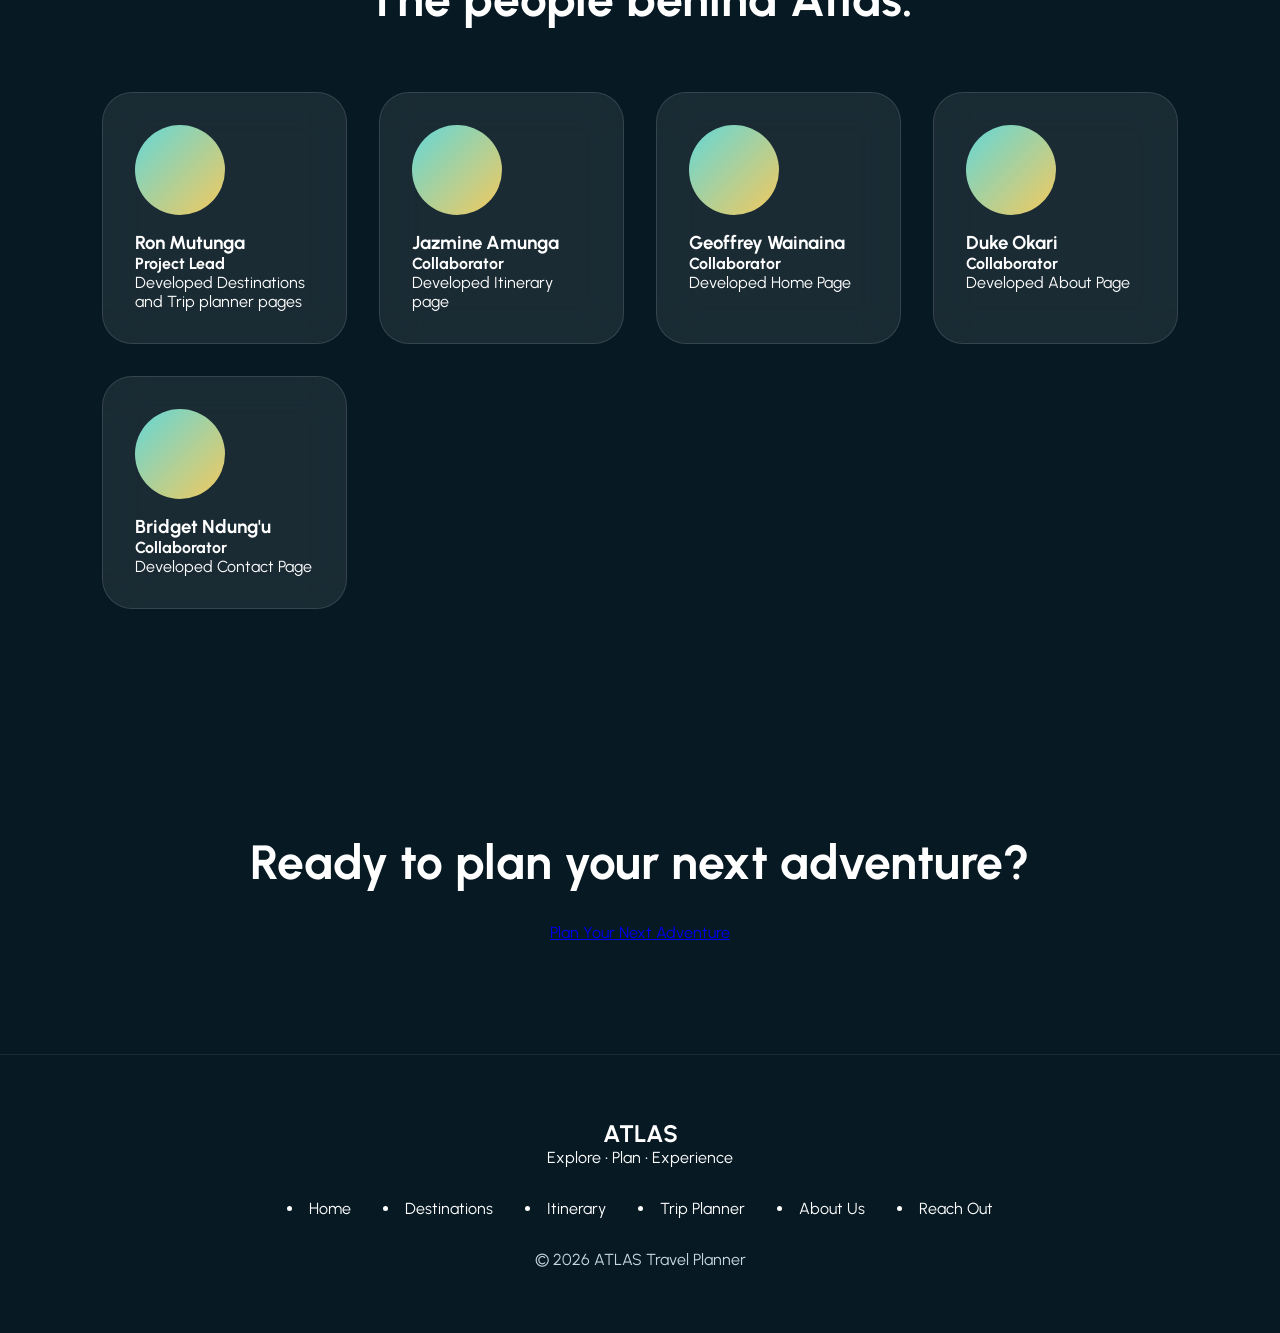
==== commit eb434d4b: "Merge pull request #18 from ronnmtu/development Development" ====
--- a/about.html
+++ b/about.html
@@ -1,112 +1,418 @@
 <!DOCTYPE html>
 <html lang="en">
 <head>
+
     <meta charset="UTF-8">
     <meta name="viewport" content="width=device-width, initial-scale=1.0">
-    <title>About Us | ATLAS TRAVEL PLANNER AGENCY</title>
+
+    <title>ATLAS | About Us</title>
+
     <link rel="stylesheet" href="about.css">
+
+    <link rel="preconnect" href="https://fonts.googleapis.com">
+
+    <link rel="preconnect" href="https://fonts.gstatic.com" crossorigin>
+
+    <link href="https://fonts.googleapis.com/css2?family=Urbanist:wght@400;500;600;700;800&display=swap" rel="stylesheet">
+
+    <link rel="icon" href="images\icon.png" type="image/png">
+
+    <title> ATLAS TRAVEL PLANNER </title>
+    <link rel="stylesheet" href="./about.css">
+
 </head>
+
 <body>
 
-    
-    <header>
-       <nav class="navbar">
-            <h2 class="logo">ATLAS TRAVEL PLANNER AGENCY</h2>
-
-             
-                <a href="index.html">Home</a>
-                <a href="destinations.html">Destinations</a>
-                <a href="planner.html">Planner</a>
-                <a href="about.html">About</a>
-                <a href="contact.html">Contact</a>
-       </ul>
-            
-        </nav>
-    </header>
-
-    
-    <section class="about-banner">
-        <div class="banner-content">
-            <h1>About Atlas Travel Planner</h1>
+    <!-- nav -->
+
+    <nav class="navbar">
+
+        <div class="logo">
+
+            <div class="logo-icon">
+                ✦
+            </div>
+
+            <div class="logo-text">
+
+                <h2>ATLAS</h2>
+
+                <span>
+                    Plan • Explore • Experience
+                </span>
+
+            </div>
+
+        </div>
+
+        <ul class="nav-links">
+
+            <a href="index.html">Home</a>
+            <a href="destination.html">Destinations</a>
+            <a href="itinerary.html">Itinerary</a>
+            <a href="tripPlanner.html">Plan Your Trip</a>
+            <a href="about.html">About</a>
+            <a href="./Atlas - Copy/contact.html">Reach Out</a>
+
+        </ul>
+
+    </nav>
+
+    <!-- hero -->
+
+    <section class="hero">
+
+        <div class="hero-content">
+
+            <span class="hero-tag">
+                About Atlas
+            </span>
+
+            <h1>
+                Crafting memories through journeys.
+            </h1>
+
             <p>
-                Here at Atlas Travel Planner is committed to making each and every trip a memorable experience. Our goal is to provide travelers with the tools and resources they need to plan their journeys with ease and confidence.Say goodbye to travel stress and hello to unforgettable adventures with Atlas travel Planner. We are dedicated to helping you create the perfect itinerary, discover hidden gems, and make the most of your travel experiences.
+
+                Atlas helps travellers discover,
+                organize and plan unforgettable
+                adventures with confidence.
+
             </p>
-        </div>
-    </section>
-
-    
-    <section class="about-section">
-
-        <h2>Who Are We</h2>
+
+        </div>
+
+    </section>
+
+    <!-- mission -->
+
+    <section class="mission">
+
+            <div class="aim">
+
+                <div>
+
+                    <span>What We Aim To Achieve</span>
+
+                </div>
+                <p>
+
+                    To make travel planning simple,
+                    inspiring and accessible by providing
+                    travellers with the tools they need to
+                    organize every journey from start to finish.
+
+                </p>
+
+            </div>
+
+        
+            <div class="vision">
+                <div>
+                    <span>Our Vision</span>
+                </div>
+
+                <p>
+
+                    To become the travel companion people
+                    trust when turning dream destinations
+                    into unforgettable experiences.
+
+                </p>
+
+            </div>
+
+    </section>
+
+    <!-- why atlas -->
+
+    <section class="why-waypoint">
+
+        <div class="section-title">
+
+            <span>WHY ATLAS</span>
+
+            <h2>
+                More than a planner.
+            </h2>
+
+        </div>
+
+        <div class="why-grid">
+
+            <div class="feature-card">
+
+                <h3>Discover</h3>
+
+                <p>
+                    Explore inspiring locations and hidden gems.
+                </p>
+
+            </div>
+
+            <div class="feature-card">
+
+                <h3>Plan</h3>
+
+                <p>
+                    Organize itineraries with ease.
+                </p>
+
+            </div>
+
+            <div class="feature-card">
+
+                <h3>Experience</h3>
+
+                <p>
+                    Focus on the adventure, not the logistics.
+                </p>
+
+            </div>
+
+        </div>
+
+    </section>
+
+    <!-- stats -->
+
+    <section class="stats">
+
+        <div class="stat-card">
+
+            <h3>100+</h3>
+            <p>Destinations</p>
+
+        </div>
+
+        <div class="stat-card">
+
+            <h3>4.8 ⭐</h3>
+            <p>Average Rating</p>
+
+        </div>
+
+        <div class="stat-card">
+
+            <h3>24/7</h3>
+            <p>Travel Inspiration</p>
+
+        </div>
+
+        <div class="stat-card">
+
+            <h3>Infinite</h3>
+            <p>Adventure</p>
+
+        </div>
+
+    </section>
+
+    <!-- values -->
+
+    <section class="values">
+
+        <div class="section-title">
+
+            <span>OUR VALUES</span>
+
+            <h2>
+                What drives us.
+            </h2>
+
+        </div>
+
+        <div class="value-grid">
+
+            <div class="value-card">
+
+                <h3>
+                    Convenience
+                </h3>
+
+                <p>
+                    Planning should feel effortless.
+                </p>
+
+            </div>
+
+            <div class="value-card">
+
+                <h3>
+                    Exploration
+                </h3>
+
+                <p>
+                    Every destination tells a story.
+                </p>
+
+            </div>
+
+            <div class="value-card">
+
+                <h3>
+                    Connection
+                </h3>
+
+                <p>
+                    Travel creates meaningful experiences and memories.
+                </p>
+
+            </div>
+
+        </div>
+
+    </section>
+
+    <!-- taem -->
+
+    <section class="team">
+
+        <div class="section-title">
+
+            <span>OUR TEAM</span>
+
+            <h2>
+                The people behind Atlas.
+            </h2>
+
+        </div>
+
+        <div class="team-grid">
+
+            <div class="team-card">
+
+                <div class="avatar"></div>
+
+                <h3>Ron Mutunga</h3>
+
+                <h4>
+                    Project Lead
+                </h4>
+
+                <p>
+                    Developed Destinations and Trip planner pages
+                </p>
+
+            </div>
+
+            <div class="team-card">
+
+                <div class="avatar"></div>
+
+                <h3>Jazmine Amunga</h3>
+
+                <h4>
+                    Collaborator
+                </h4>
+
+                <p>
+                    Developed Itinerary page
+                </p>
+                
+            </div>
+
+            <div class="team-card">
+
+                <div class="avatar"></div>
+
+                <h3>Geoffrey Wainaina</h3>
+
+                <h4>
+                    Collaborator
+                </h4>
+
+                <p>
+                    Developed Home Page
+                </p>
+
+            </div>
+
+            <div class="team-card">
+
+                <div class="avatar"></div>
+
+                <h3>Duke Okari</h3>
+
+                <h4>
+                    Collaborator
+                </h4>
+
+                <p>
+                    Developed About Page
+                </p>
+
+            </div>
+
+             <div class="team-card">
+
+                <div class="avatar"></div>
+
+                <h3>Bridget Ndung'u</h3>
+
+                <h4>
+                    Collaborator
+                </h4>
+
+                <p>
+                    Developed Contact Page
+                </p>
+
+            </div>
+
+        </div>
+
+    </section>
+
+    <!-- cta -->
+
+    <section class="cta">
+
+        <h2>
+            Ready to plan your next adventure?
+        </h2>
+
+        <a href="tripPlanner.html">
+
+            Plan Your Next Adventure
+
+        </a>
+
+    </section>
+
+    <!-- footer -->
+
+    <footer>
+
+        <h2>ATLAS</h2>
 
         <p>
-           Atlas Travel Planner is a web application designed to help travelers
-            organize every part of their trip in one place for ease of avoiding last minute arrangements. Whether you're
-            planning a family vacation, a solo adventure, or a business trip,
-            our platform is obligated with the task to make all your planning simple and enjoyable.
+            Explore • Plan • Experience
         </p>
 
-        <p>
-            We provide our clients with destination information, travel suggestions,budget allocations,
-            itinerary planning, and useful travel tips to ensure every journey feels like an unforgetable memory. Our user-friendly interface allows travelers to create and customize their travel plans, making sure every detail
-            is well organized from start to finish.
+        <div class="footer-links">
+
+            <li><a href="index.html">Home</a></li>
+
+            <li><a href="destination.html">Destinations</a></li>          
+
+            <li><a href="itinerary.html">Itinerary</a></li>
+
+            <li><a href="tripPlanner.html">Trip Planner</a></li>
+
+            <li><a href="about.html">About Us</a></li>
+
+            <li><a href="./Atlas - Copy/contact.html">Reach Out</a></li>
+
+        </div>
+
+        <p class="copyright">
+
+            © 2026 ATLAS Travel Planner
+
         </p>
 
-    </section>
-
-    
-    <section class="mission">
-
-        <div class="card">
-            <h3>Our Mission</h3>
-            <p>
-                Our mission here at Atlas travellers  is to simplify travel planning by providing an easy-to-use platform
-                that helps users organize memorable and stress-free trips at a pocket friendly budget. We aim to empower travelers to explore the world with confidence and convenience.
-                Here at Atlas travel Planner, we are committed to making every journey a seamless and enjoyable experience for our users.We highly believe that travelling should not be a stressing and tiresome endeavor, but rather a joyful and enriching experience. Our mission is to provide travelers with the tools and resources they need to plan their trips with ease, ensuring that every journey is filled with unforgettable memories.
-            </p>
-        </div>
-
-        <div class="card">
-            <h3>Our Vision</h3>
-            <p>
-                Our vision here at Atlas travel Planner is to become the leading travel planning platform, recognized for our commitment to excellence, innovation, and customer satisfaction. We envision a world where travelers can effortlessly plan their trips, discover new destinations, and create lasting memories without the stress of disorganization. Our goal is to inspire a love for travel and exploration, making every journey a remarkable adventure.
-            </p>
-        </div>
-
-    </section>
-
-    
-    <section class="why-us">
-
-        <h2>Why Choose Atlas Planner travel agency?</h2>
-
-        <div class="features">
-
-            <div class="feature-box">
-                <h4>🌍 Discover Destinations</h4>
-                <p>Explore exciting places around the world with us.</p>
-                <img src="https://media.wired.com/photos/5af3655d5119b373bc450a24/master/w_1600%2Cc_limit/Ulrike-Crespo_1.jpg"height="200" width="300">
-
-            </div>
-
-            <div class="feature-box">
-                <h4>🗺 Easy Planning</h4>
-                <p>Create organized travel plans with ease by utilizing our intuitive platform.Plan and book your trips with our well co ordinated team</p>
-                <img src="https://encrypted-tbn0.gstatic.com/images?q=tbn:ANd9GcTHEOlhbpADL_u_rtpCgS3VJFTn3tWHblOqxvHQy0kpfg&s=10"height="200" width="300">
-            </div>
-
-            <div class="feature-box">
-                <h4>✈ Travel Smarter</h4>
-                <p>Get useful travel tips before every journey from one of the best consultants.</p>
-                <img src="https://encrypted-tbn0.gstatic.com/images?q=tbn:ANd9GcT9C59oxh4oLnl6sDSajGX4wTbVYysNuiPEaWElx3qoyQ&s=10"height="200" width="300">
-            </div>
-
-        </div>
-
-    </section>
-
-    <footer>
-        <p>&copy; 2026 Atlas travel Planner. Home of endless exploration with no worries</p>
     </footer>
 
 </body>
